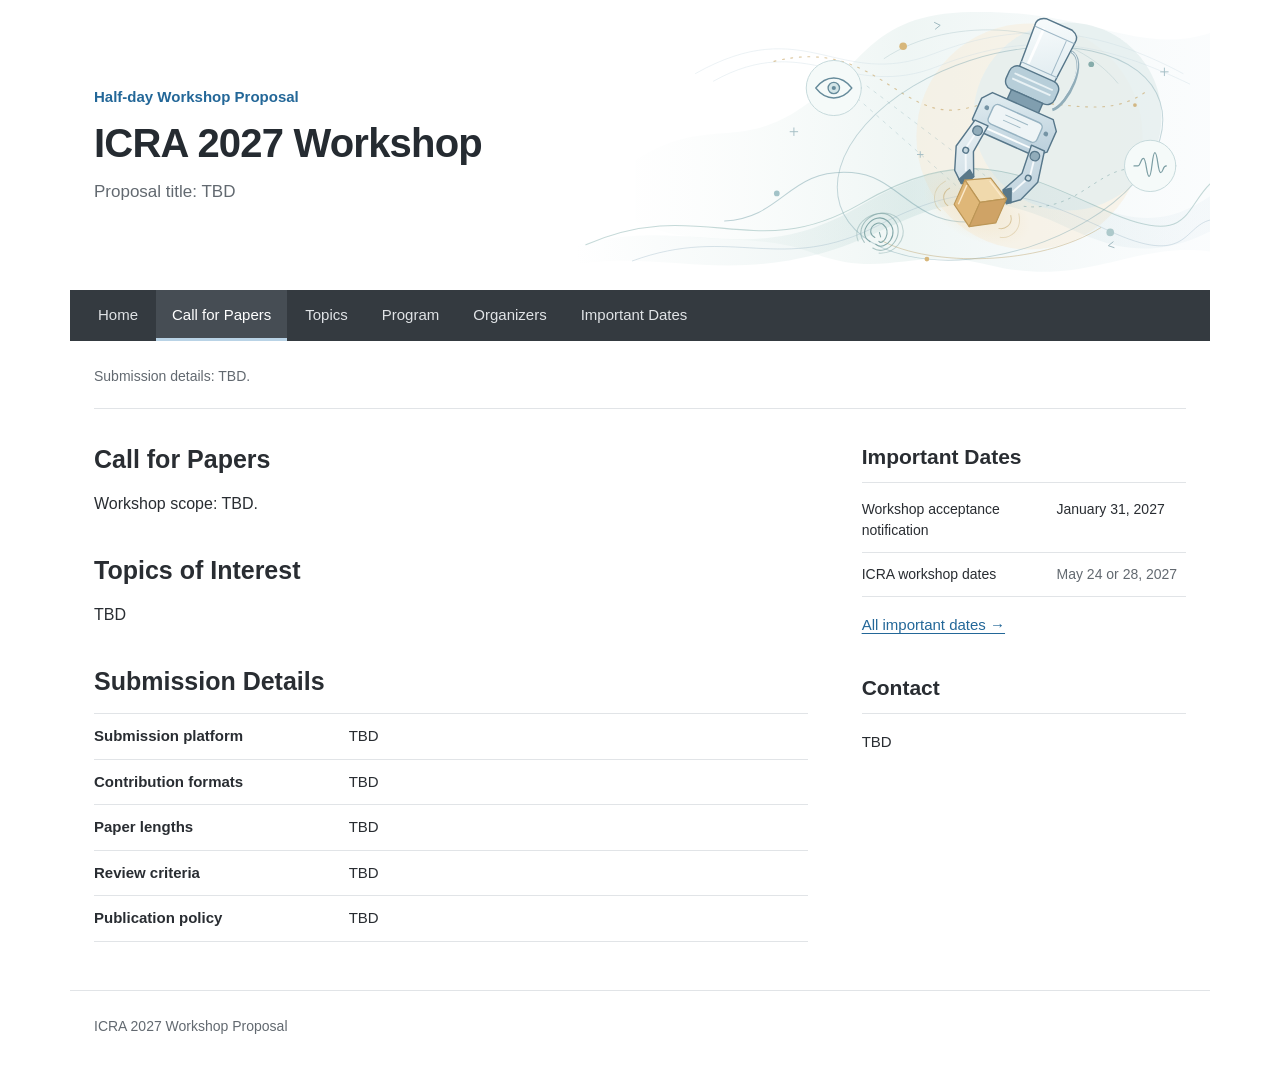
==== cfp.html @ 65ae06c5 "Align workshop site with proposal template" ====
<!DOCTYPE html>
<html lang="en">
<head>
  <meta charset="utf-8" />
  <meta name="viewport" content="width=device-width, initial-scale=1" />
  <title>Call for Papers | ICRA 2027 Workshop Proposal</title>
  <meta name="description" content="Call for Papers for the proposed ICRA 2027 workshop. Scope and submission details are TBD." />
  <link rel="icon" href="assets/favicon.svg" type="image/svg+xml" />
  <link rel="stylesheet" href="styles.css" />
</head>
<body>
  <a class="skip-link" href="#main-content">Skip to content</a>

  <header class="site-header container">
    <div class="header-content">
      <p class="workshop-label">Half-day Workshop Proposal</p>
      <p class="site-title">ICRA 2027 Workshop</p>
      <p class="subtitle">Proposal title: TBD</p>
    </div>
  </header>

  <nav class="site-nav container" aria-label="Main navigation">
    <a href="index.html">Home</a>
    <a href="cfp.html" aria-current="page">Call for Papers</a>
    <a href="topics.html">Topics</a>
    <a href="program.html">Program</a>
    <a href="organizers.html">Organizers</a>
    <a href="dates.html">Important Dates</a>
  </nav>

  <main id="main-content" class="container main-content" tabindex="-1">
    <p class="draft-notice">Submission details: TBD.</p>

    <div class="page-layout">
      <div class="content-column">
        <section id="scope" class="section" aria-labelledby="cfp-heading">
          <h1 id="cfp-heading" class="page-title">Call for Papers</h1>
          <p>Workshop scope: TBD.</p>
        </section>

        <section id="topics" class="section" aria-labelledby="topics-heading">
          <h2 id="topics-heading">Topics of Interest</h2>
          <p>TBD</p>
        </section>

        <section id="submissions" class="section" aria-labelledby="submissions-heading">
          <h2 id="submissions-heading">Submission Details</h2>
          <table aria-labelledby="submissions-heading">
            <tbody>
              <tr><th scope="row">Submission platform</th><td>TBD</td></tr>
              <tr><th scope="row">Contribution formats</th><td>TBD</td></tr>
              <tr><th scope="row">Paper lengths</th><td>TBD</td></tr>
              <tr><th scope="row">Review criteria</th><td>TBD</td></tr>
              <tr><th scope="row">Publication policy</th><td>TBD</td></tr>
            </tbody>
          </table>
        </section>
      </div>

      <aside class="sidebar" aria-label="Submission information">
        <section id="dates" class="section" aria-labelledby="dates-heading">
          <h2 id="dates-heading">Important Dates</h2>
          <table class="dates-table" aria-labelledby="dates-heading">
            <tbody>
              <tr><th scope="row">Workshop acceptance notification</th><td><time datetime="2027-01-31">January 31, 2027</time></td></tr>
              <tr><th scope="row">ICRA workshop dates</th><td>May 24 or 28, 2027</td></tr>
            </tbody>
          </table>
          <p><a href="dates.html">All important dates &rarr;</a></p>
        </section>

        <section id="contact" class="section" aria-labelledby="contact-heading">
          <h2 id="contact-heading">Contact</h2>
          <p>TBD</p>
        </section>
      </aside>
    </div>
  </main>

  <footer class="site-footer container">
    <p>ICRA 2027 Workshop Proposal</p>
  </footer>
</body>
</html>
---- styles.css ----
:root {
  --text: #292d32;
  --muted: #626970;
  --line: #e1e4e7;
  --accent: #236798;
  --nav: #343a40;
}

* { box-sizing: border-box; }

html {
  scroll-behavior: smooth;
  scroll-padding-top: 24px;
}

body {
  margin: 0;
  background: #fff;
  color: var(--text);
  font-family: -apple-system, BlinkMacSystemFont, "Segoe UI", Arial, sans-serif;
  font-size: 16px;
  line-height: 1.65;
}

a {
  color: var(--accent);
  text-decoration: underline;
  text-underline-offset: 3px;
  text-decoration-thickness: 1px;
}

a:hover { color: #154a70; }

:focus-visible {
  outline: 3px solid var(--accent);
  outline-offset: 4px;
}

.container {
  width: min(1140px, calc(100% - 48px));
  margin-inline: auto;
}

.skip-link {
  position: absolute;
  top: 12px;
  left: 12px;
  z-index: 2;
  padding: 8px 16px;
  background: #fff;
  transform: translateY(-160%);
}

.skip-link:focus { transform: translateY(0); }

.site-header {
  position: relative;
  isolation: isolate;
  display: flex;
  align-items: center;
  min-height: 290px;
  padding: 40px 24px;
}

/* Hand-drawn SVG artwork; all shapes remain editable in assets/multisensory-art.svg. */
.site-header::before {
  position: absolute;
  z-index: -1;
  top: 0;
  right: 0;
  bottom: 0;
  width: 100%;
  background: url("assets/multisensory-art.svg") right center / cover no-repeat;
  content: "";
}

.header-content { width: 54%; }

.workshop-label {
  margin: 0 0 10px;
  color: var(--accent);
  font-size: 15px;
  font-weight: 600;
}

.site-title {
  margin: 0 0 12px;
  color: #252b31;
  font-size: clamp(30px, 3.2vw, 40px);
  font-weight: 600;
  letter-spacing: -0.8px;
  line-height: 1.18;
}

.subtitle {
  max-width: 31em;
  margin: 0;
  color: var(--muted);
  font-size: 17px;
  line-height: 1.55;
}

.site-nav {
  display: flex;
  flex-wrap: wrap;
  align-items: stretch;
  gap: 2px;
  padding: 0 12px;
  background: var(--nav);
}

.site-nav a {
  display: block;
  padding: 13px 16px;
  color: #e0e3e6;
  font-size: 15px;
  text-decoration: none;
}

.site-nav a:hover,
.site-nav a[aria-current="page"] {
  background: #464d54;
  color: #fff;
}

.site-nav a[aria-current="page"] { box-shadow: inset 0 -3px #b9d3e6; }
.site-nav a:focus-visible { outline-color: #fff; outline-offset: -4px; }

.main-content { padding: 24px 24px 48px; }

.draft-notice {
  margin: 0 0 34px;
  padding: 0 0 20px;
  border-bottom: 1px solid var(--line);
  color: var(--muted);
  font-size: 14px;
}

.page-layout {
  display: grid;
  grid-template-columns: minmax(0, 2.2fr) minmax(0, 1fr);
  gap: 54px;
  align-items: start;
}

.section { margin-bottom: 36px; }
.section:last-child { margin-bottom: 0; }

h2,
.page-title {
  margin: 0 0 16px;
  font-size: 25px;
  font-weight: 600;
  line-height: 1.3;
}

h3 {
  margin: 20px 0 8px;
  font-size: 16px;
  font-weight: 600;
}

.subheading {
  margin: 20px 0 12px;
  font-size: 18px;
}

p { margin: 0 0 16px; }
.section > :last-child { margin-bottom: 0; }
.muted { color: var(--muted); }
.small { font-size: 14px; }

ul {
  margin: 0 0 16px;
  padding-left: 22px;
}

li { margin-bottom: 5px; }

.organizer-list {
  display: flex;
  flex-wrap: wrap;
  gap: 8px 36px;
  padding: 0;
  list-style: none;
}

table {
  width: 100%;
  margin-bottom: 16px;
  border-collapse: collapse;
  font-size: 15px;
  line-height: 1.5;
}

th,
td {
  padding: 11px 12px;
  border-bottom: 1px solid var(--line);
  vertical-align: top;
  text-align: left;
}

th {
  width: 34%;
  padding-left: 0;
  font-weight: 600;
}

td { padding-right: 0; }
tr:first-child > * { border-top: 1px solid var(--line); }

.sidebar h2 {
  padding-bottom: 12px;
  border-bottom: 1px solid var(--line);
  font-size: 21px;
}

.sidebar p { font-size: 15px; }
.sidebar p.small { font-size: 13px; }
.dates-table { margin-bottom: 16px; font-size: 14px; }
.dates-table th { width: 57%; font-weight: 500; }
.dates-table td { padding-left: 10px; color: var(--muted); }
.dates-table tr:first-child > * { padding-top: 0; border-top: 0; }
.dates-table time { color: var(--text); }

.site-footer {
  padding: 24px;
  border-top: 1px solid var(--line);
  color: var(--muted);
  font-size: 14px;
}

.site-footer p { margin: 0 0 4px; }
.site-footer .small { font-size: 13px; }

@media (max-width: 900px) {
  .site-header { min-height: 260px; padding-inline: 16px; }
  .header-content { width: 59%; }
  .site-header::before { background-size: auto 100%; opacity: 0.7; }
  .site-nav { padding-inline: 4px; }
  .site-nav a { padding-inline: 12px; }
  .main-content { padding-inline: 16px; }
  .page-layout { gap: 30px; grid-template-columns: minmax(0, 1.8fr) minmax(0, 1fr); }
  .site-footer { padding-inline: 16px; }
}

@media (max-width: 700px) {
  .container { width: calc(100% - 32px); }
  .site-header { min-height: 260px; padding: 30px 8px; }
  .site-header::before { opacity: 0.18; }
  .header-content { width: 100%; }
  .site-title { max-width: 18ch; font-size: 34px; }
  .subtitle { max-width: 29em; font-size: 16px; }
  .site-nav { padding: 4px; gap: 0; }
  .site-nav a { padding: 10px 12px; font-size: 14px; }
  .main-content { padding: 20px 8px 36px; }
  .draft-notice { margin-bottom: 28px; }
  .page-layout { grid-template-columns: 1fr; gap: 36px; }
  .sidebar { padding-top: 28px; border-top: 1px solid var(--line); }
  h2, .page-title { font-size: 23px; }
  th { width: 36%; }
  th, td { padding-block: 10px; }
  .site-footer { padding: 20px 8px; }
}

@media (prefers-reduced-motion: reduce) {
  html { scroll-behavior: auto; }
}
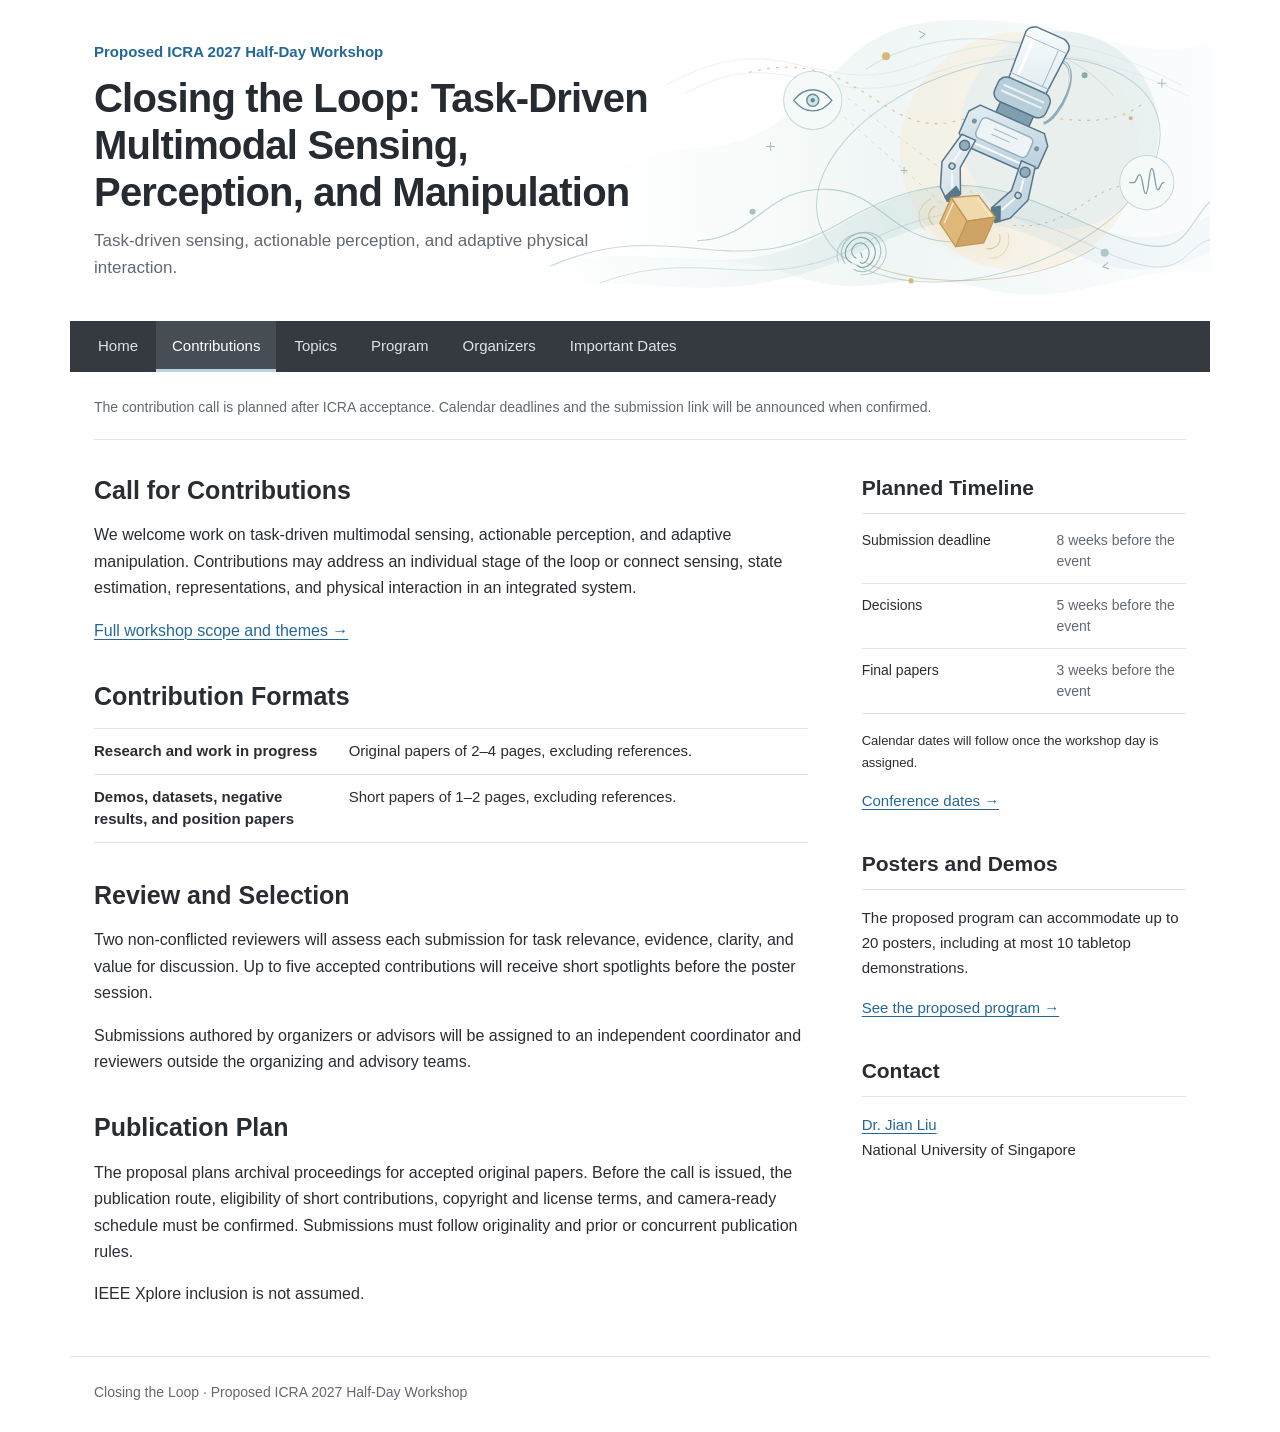
==== commit 82f2e0cb: "Align workshop site with completed proposal" ====
--- a/cfp.html
+++ b/cfp.html
@@ -3,8 +3,8 @@
 <head>
   <meta charset="utf-8" />
   <meta name="viewport" content="width=device-width, initial-scale=1" />
-  <title>Call for Papers | ICRA 2027 Workshop Proposal</title>
-  <meta name="description" content="Call for Papers for the proposed ICRA 2027 workshop. Scope and submission details are TBD." />
+  <title>Call for Contributions | Closing the Loop</title>
+  <meta name="description" content="Proposed contribution formats, review process, and publication plan for Closing the Loop at ICRA 2027." />
   <link rel="icon" href="assets/favicon.svg" type="image/svg+xml" />
   <link rel="stylesheet" href="styles.css" />
 </head>
@@ -13,15 +13,15 @@
 
   <header class="site-header container">
     <div class="header-content">
-      <p class="workshop-label">Half-day Workshop Proposal</p>
-      <p class="site-title">ICRA 2027 Workshop</p>
-      <p class="subtitle">Proposal title: TBD</p>
+      <p class="workshop-label">Proposed ICRA 2027 Half-Day Workshop</p>
+      <p class="site-title">Closing the Loop: Task-Driven Multimodal Sensing, Perception, and Manipulation</p>
+      <p class="subtitle">Task-driven sensing, actionable perception, and adaptive physical interaction.</p>
     </div>
   </header>
 
   <nav class="site-nav container" aria-label="Main navigation">
     <a href="index.html">Home</a>
-    <a href="cfp.html" aria-current="page">Call for Papers</a>
+    <a href="cfp.html" aria-current="page">Contributions</a>
     <a href="topics.html">Topics</a>
     <a href="program.html">Program</a>
     <a href="organizers.html">Organizers</a>
@@ -29,56 +29,83 @@
   </nav>
 
   <main id="main-content" class="container main-content" tabindex="-1">
-    <p class="draft-notice">Submission details: TBD.</p>
+    <p class="draft-notice">The contribution call is planned after ICRA acceptance. Calendar deadlines and the submission link will be announced when confirmed.</p>
 
     <div class="page-layout">
       <div class="content-column">
-        <section id="scope" class="section" aria-labelledby="cfp-heading">
-          <h1 id="cfp-heading" class="page-title">Call for Papers</h1>
-          <p>Workshop scope: TBD.</p>
+        <section id="scope" class="section" aria-labelledby="contributions-heading">
+          <h1 id="contributions-heading" class="page-title">Call for Contributions</h1>
+          <p>
+            We welcome work on task-driven multimodal sensing, actionable perception, and adaptive manipulation.
+            Contributions may address an individual stage of the loop or connect sensing, state estimation,
+            representations, and physical interaction in an integrated system.
+          </p>
+          <p><a href="topics.html">Full workshop scope and themes &rarr;</a></p>
         </section>
 
-        <section id="topics" class="section" aria-labelledby="topics-heading">
-          <h2 id="topics-heading">Topics of Interest</h2>
-          <p>TBD</p>
-        </section>
-
-        <section id="submissions" class="section" aria-labelledby="submissions-heading">
-          <h2 id="submissions-heading">Submission Details</h2>
-          <table aria-labelledby="submissions-heading">
+        <section id="formats" class="section" aria-labelledby="formats-heading">
+          <h2 id="formats-heading">Contribution Formats</h2>
+          <table aria-labelledby="formats-heading">
             <tbody>
-              <tr><th scope="row">Submission platform</th><td>TBD</td></tr>
-              <tr><th scope="row">Contribution formats</th><td>TBD</td></tr>
-              <tr><th scope="row">Paper lengths</th><td>TBD</td></tr>
-              <tr><th scope="row">Review criteria</th><td>TBD</td></tr>
-              <tr><th scope="row">Publication policy</th><td>TBD</td></tr>
+              <tr><th scope="row">Research and work in progress</th><td>Original papers of 2–4 pages, excluding references.</td></tr>
+              <tr><th scope="row">Demos, datasets, negative results, and position papers</th><td>Short papers of 1–2 pages, excluding references.</td></tr>
             </tbody>
           </table>
         </section>
+
+        <section id="review" class="section" aria-labelledby="review-heading">
+          <h2 id="review-heading">Review and Selection</h2>
+          <p>
+            Two non-conflicted reviewers will assess each submission for task relevance, evidence, clarity, and value
+            for discussion. Up to five accepted contributions will receive short spotlights before the poster session.
+          </p>
+          <p>
+            Submissions authored by organizers or advisors will be assigned to an independent coordinator and
+            reviewers outside the organizing and advisory teams.
+          </p>
+        </section>
+
+        <section id="publication" class="section" aria-labelledby="publication-heading">
+          <h2 id="publication-heading">Publication Plan</h2>
+          <p>
+            The proposal plans archival proceedings for accepted original papers. Before the call is issued, the
+            publication route, eligibility of short contributions, copyright and license terms, and camera-ready
+            schedule must be confirmed. Submissions must follow originality and prior or concurrent publication rules.
+          </p>
+          <p>IEEE Xplore inclusion is not assumed.</p>
+        </section>
       </div>
 
-      <aside class="sidebar" aria-label="Submission information">
-        <section id="dates" class="section" aria-labelledby="dates-heading">
-          <h2 id="dates-heading">Important Dates</h2>
-          <table class="dates-table" aria-labelledby="dates-heading">
+      <aside class="sidebar" aria-label="Contribution information">
+        <section id="timeline" class="section" aria-labelledby="timeline-heading">
+          <h2 id="timeline-heading">Planned Timeline</h2>
+          <table class="dates-table" aria-labelledby="timeline-heading">
             <tbody>
-              <tr><th scope="row">Workshop acceptance notification</th><td><time datetime="2027-01-31">January 31, 2027</time></td></tr>
-              <tr><th scope="row">ICRA workshop dates</th><td>May 24 or 28, 2027</td></tr>
+              <tr><th scope="row">Submission deadline</th><td>8 weeks before the event</td></tr>
+              <tr><th scope="row">Decisions</th><td>5 weeks before the event</td></tr>
+              <tr><th scope="row">Final papers</th><td>3 weeks before the event</td></tr>
             </tbody>
           </table>
-          <p><a href="dates.html">All important dates &rarr;</a></p>
+          <p class="small">Calendar dates will follow once the workshop day is assigned.</p>
+          <p><a href="dates.html">Conference dates &rarr;</a></p>
+        </section>
+
+        <section id="program-link" class="section" aria-labelledby="program-heading">
+          <h2 id="program-heading">Posters and Demos</h2>
+          <p>The proposed program can accommodate up to 20 posters, including at most 10 tabletop demonstrations.</p>
+          <p><a href="program.html">See the proposed program &rarr;</a></p>
         </section>
 
         <section id="contact" class="section" aria-labelledby="contact-heading">
           <h2 id="contact-heading">Contact</h2>
-          <p>TBD</p>
+          <p><a href="mailto:jianliu666.cn@gmail.com">Dr. Jian Liu</a><br />National University of Singapore</p>
         </section>
       </aside>
     </div>
   </main>
 
   <footer class="site-footer container">
-    <p>ICRA 2027 Workshop Proposal</p>
+    <p>Closing the Loop · Proposed ICRA 2027 Half-Day Workshop</p>
   </footer>
 </body>
 </html>
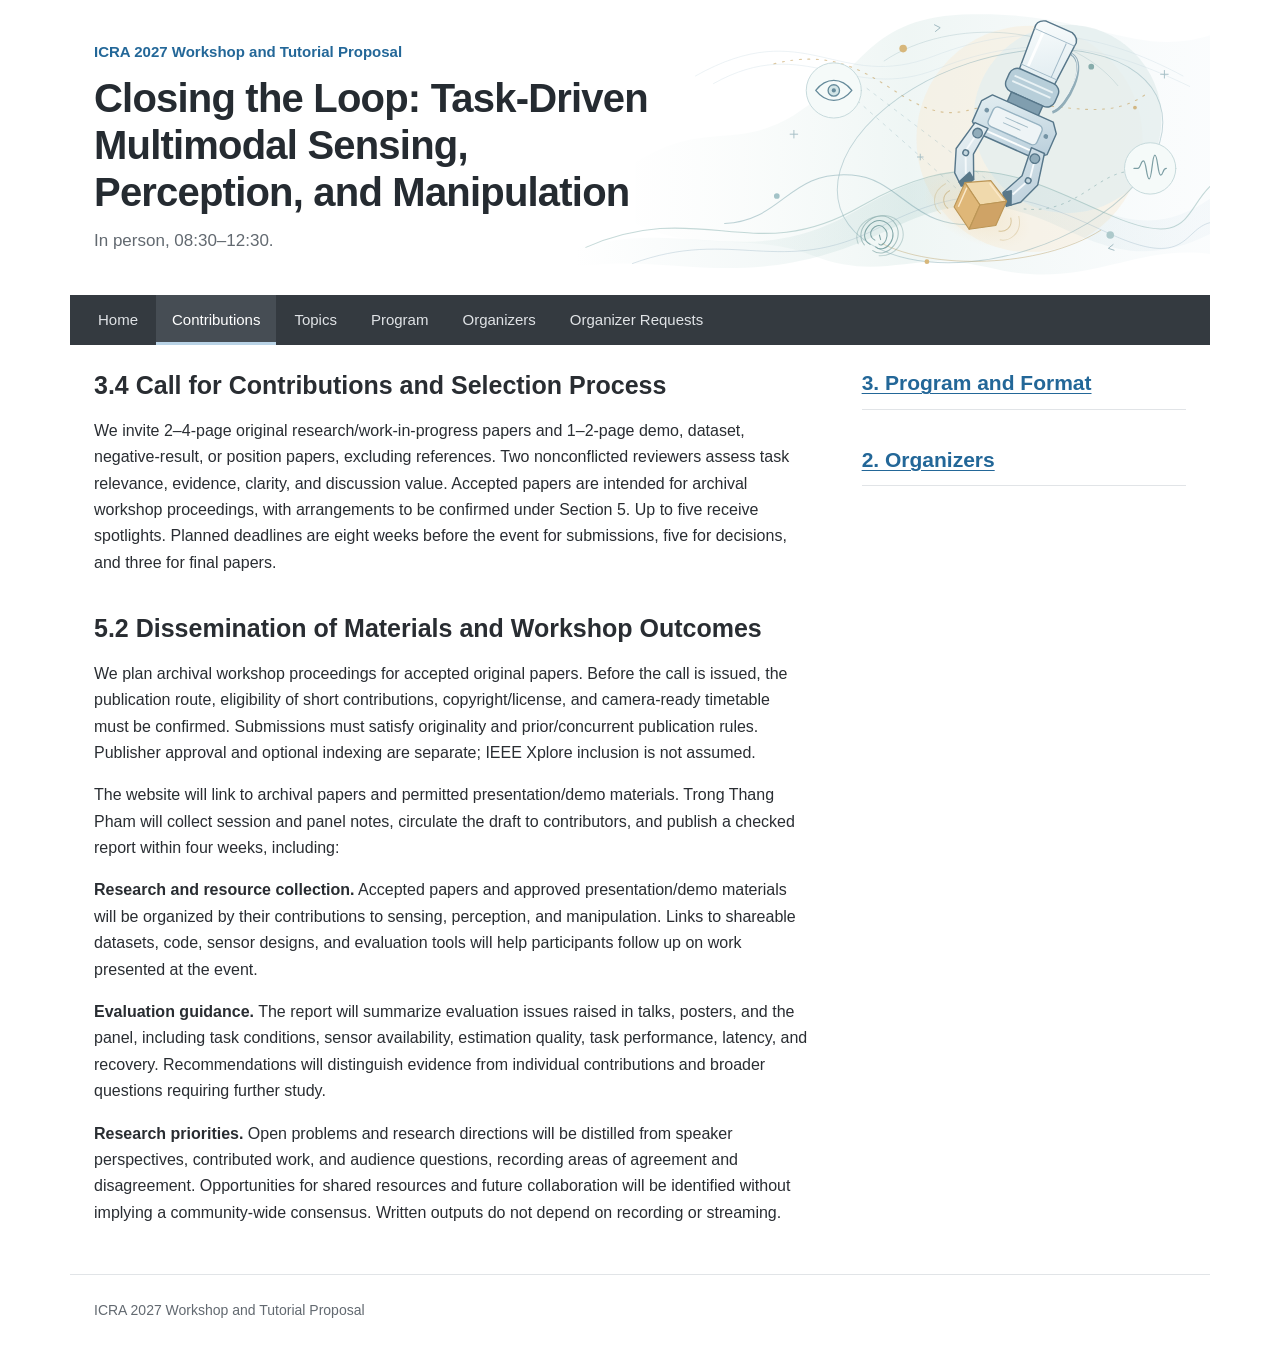
==== commit f96a7095: "Copy proposal sections verbatim into site" ====
--- a/cfp.html
+++ b/cfp.html
@@ -3,8 +3,7 @@
 <head>
   <meta charset="utf-8" />
   <meta name="viewport" content="width=device-width, initial-scale=1" />
-  <title>Call for Contributions | Closing the Loop</title>
-  <meta name="description" content="Proposed contribution formats, review process, and publication plan for Closing the Loop at ICRA 2027." />
+  <title>Closing the Loop: Task-Driven Multimodal Sensing, Perception, and Manipulation</title>
   <link rel="icon" href="assets/favicon.svg" type="image/svg+xml" />
   <link rel="stylesheet" href="styles.css" />
 </head>
@@ -13,9 +12,9 @@
 
   <header class="site-header container">
     <div class="header-content">
-      <p class="workshop-label">Proposed ICRA 2027 Half-Day Workshop</p>
+      <p class="workshop-label">ICRA 2027 Workshop and Tutorial Proposal</p>
       <p class="site-title">Closing the Loop: Task-Driven Multimodal Sensing, Perception, and Manipulation</p>
-      <p class="subtitle">Task-driven sensing, actionable perception, and adaptive physical interaction.</p>
+      <p class="subtitle">In person, 08:30–12:30.</p>
     </div>
   </header>
 
@@ -25,87 +24,39 @@
     <a href="topics.html">Topics</a>
     <a href="program.html">Program</a>
     <a href="organizers.html">Organizers</a>
-    <a href="dates.html">Important Dates</a>
+    <a href="dates.html">Organizer Requests</a>
   </nav>
 
   <main id="main-content" class="container main-content" tabindex="-1">
-    <p class="draft-notice">The contribution call is planned after ICRA acceptance. Calendar deadlines and the submission link will be announced when confirmed.</p>
-
     <div class="page-layout">
       <div class="content-column">
-        <section id="scope" class="section" aria-labelledby="contributions-heading">
-          <h1 id="contributions-heading" class="page-title">Call for Contributions</h1>
-          <p>
-            We welcome work on task-driven multimodal sensing, actionable perception, and adaptive manipulation.
-            Contributions may address an individual stage of the loop or connect sensing, state estimation,
-            representations, and physical interaction in an integrated system.
-          </p>
-          <p><a href="topics.html">Full workshop scope and themes &rarr;</a></p>
+        <section id="contributions" class="section" aria-labelledby="contributions-heading">
+          <h1 id="contributions-heading" class="page-title">3.4 Call for Contributions and Selection Process</h1>
+          <p>We invite 2–4-page original research/work-in-progress papers and 1–2-page demo, dataset, negative-result, or position papers, excluding references. Two nonconflicted reviewers assess task relevance, evidence, clarity, and discussion value. Accepted papers are intended for archival workshop proceedings, with arrangements to be confirmed under Section 5. Up to five receive spotlights. Planned deadlines are eight weeks before the event for submissions, five for decisions, and three for final papers.</p>
         </section>
 
-        <section id="formats" class="section" aria-labelledby="formats-heading">
-          <h2 id="formats-heading">Contribution Formats</h2>
-          <table aria-labelledby="formats-heading">
-            <tbody>
-              <tr><th scope="row">Research and work in progress</th><td>Original papers of 2–4 pages, excluding references.</td></tr>
-              <tr><th scope="row">Demos, datasets, negative results, and position papers</th><td>Short papers of 1–2 pages, excluding references.</td></tr>
-            </tbody>
-          </table>
-        </section>
-
-        <section id="review" class="section" aria-labelledby="review-heading">
-          <h2 id="review-heading">Review and Selection</h2>
-          <p>
-            Two non-conflicted reviewers will assess each submission for task relevance, evidence, clarity, and value
-            for discussion. Up to five accepted contributions will receive short spotlights before the poster session.
-          </p>
-          <p>
-            Submissions authored by organizers or advisors will be assigned to an independent coordinator and
-            reviewers outside the organizing and advisory teams.
-          </p>
-        </section>
-
-        <section id="publication" class="section" aria-labelledby="publication-heading">
-          <h2 id="publication-heading">Publication Plan</h2>
-          <p>
-            The proposal plans archival proceedings for accepted original papers. Before the call is issued, the
-            publication route, eligibility of short contributions, copyright and license terms, and camera-ready
-            schedule must be confirmed. Submissions must follow originality and prior or concurrent publication rules.
-          </p>
-          <p>IEEE Xplore inclusion is not assumed.</p>
+        <section id="dissemination" class="section" aria-labelledby="dissemination-heading">
+          <h2 id="dissemination-heading">5.2 Dissemination of Materials and Workshop Outcomes</h2>
+          <p>We plan archival workshop proceedings for accepted original papers. Before the call is issued, the publication route, eligibility of short contributions, copyright/license, and camera-ready timetable must be confirmed. Submissions must satisfy originality and prior/concurrent publication rules. Publisher approval and optional indexing are separate; IEEE Xplore inclusion is not assumed.</p>
+          <p>The website will link to archival papers and permitted presentation/demo materials. Trong Thang Pham will collect session and panel notes, circulate the draft to contributors, and publish a checked report within four weeks, including:</p>
+          <p><strong>Research and resource collection.</strong> Accepted papers and approved presentation/demo materials will be organized by their contributions to sensing, perception, and manipulation. Links to shareable datasets, code, sensor designs, and evaluation tools will help participants follow up on work presented at the event.</p>
+          <p><strong>Evaluation guidance.</strong> The report will summarize evaluation issues raised in talks, posters, and the panel, including task conditions, sensor availability, estimation quality, task performance, latency, and recovery. Recommendations will distinguish evidence from individual contributions and broader questions requiring further study.</p>
+          <p><strong>Research priorities.</strong> Open problems and research directions will be distilled from speaker perspectives, contributed work, and audience questions, recording areas of agreement and disagreement. Opportunities for shared resources and future collaboration will be identified without implying a community-wide consensus. Written outputs do not depend on recording or streaming.</p>
         </section>
       </div>
-
-      <aside class="sidebar" aria-label="Contribution information">
-        <section id="timeline" class="section" aria-labelledby="timeline-heading">
-          <h2 id="timeline-heading">Planned Timeline</h2>
-          <table class="dates-table" aria-labelledby="timeline-heading">
-            <tbody>
-              <tr><th scope="row">Submission deadline</th><td>8 weeks before the event</td></tr>
-              <tr><th scope="row">Decisions</th><td>5 weeks before the event</td></tr>
-              <tr><th scope="row">Final papers</th><td>3 weeks before the event</td></tr>
-            </tbody>
-          </table>
-          <p class="small">Calendar dates will follow once the workshop day is assigned.</p>
-          <p><a href="dates.html">Conference dates &rarr;</a></p>
+      <aside class="sidebar" aria-label="Proposal sections">
+        <section class="section" aria-labelledby="program-link-heading">
+          <h2 id="program-link-heading"><a href="program.html">3. Program and Format</a></h2>
         </section>
-
-        <section id="program-link" class="section" aria-labelledby="program-heading">
-          <h2 id="program-heading">Posters and Demos</h2>
-          <p>The proposed program can accommodate up to 20 posters, including at most 10 tabletop demonstrations.</p>
-          <p><a href="program.html">See the proposed program &rarr;</a></p>
-        </section>
-
-        <section id="contact" class="section" aria-labelledby="contact-heading">
-          <h2 id="contact-heading">Contact</h2>
-          <p><a href="mailto:jianliu666.cn@gmail.com">Dr. Jian Liu</a><br />National University of Singapore</p>
+        <section class="section" aria-labelledby="organizers-link-heading">
+          <h2 id="organizers-link-heading"><a href="organizers.html">2. Organizers</a></h2>
         </section>
       </aside>
     </div>
   </main>
 
   <footer class="site-footer container">
-    <p>Closing the Loop · Proposed ICRA 2027 Half-Day Workshop</p>
+    <p>ICRA 2027 Workshop and Tutorial Proposal</p>
   </footer>
 </body>
 </html>
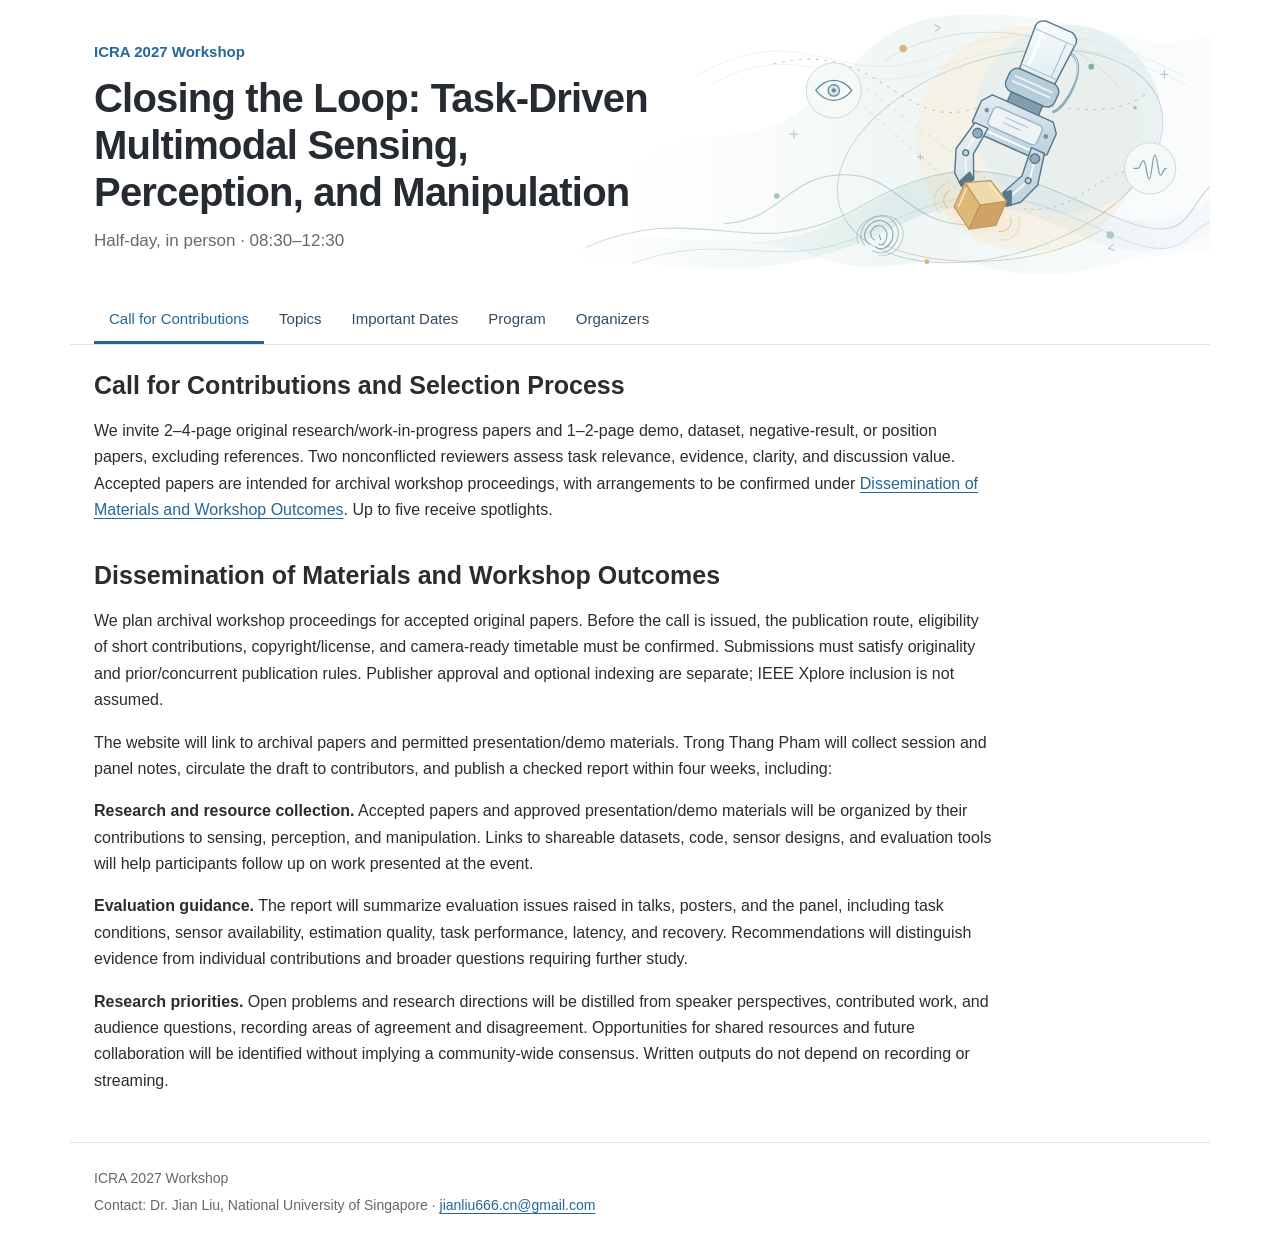
==== commit 01cbb8fb: "Match workshop tabs to reference site flow" ====
--- a/cfp.html
+++ b/cfp.html
@@ -12,31 +12,30 @@
 
   <header class="site-header container">
     <div class="header-content">
-      <p class="workshop-label">ICRA 2027 Workshop and Tutorial Proposal</p>
-      <p class="site-title">Closing the Loop: Task-Driven Multimodal Sensing, Perception, and Manipulation</p>
-      <p class="subtitle">In person, 08:30–12:30.</p>
+      <p class="workshop-label">ICRA 2027 Workshop</p>
+      <p class="site-title"><a href="index.html">Closing the Loop: Task-Driven Multimodal Sensing, Perception, and Manipulation</a></p>
+      <p class="subtitle">Half-day, in person · 08:30–12:30</p>
     </div>
   </header>
 
   <nav class="site-nav container" aria-label="Main navigation">
-    <a href="index.html">Home</a>
-    <a href="cfp.html" aria-current="page">Contributions</a>
+    <a href="cfp.html" aria-current="page">Call for Contributions</a>
     <a href="topics.html">Topics</a>
+    <a href="dates.html">Important Dates</a>
     <a href="program.html">Program</a>
     <a href="organizers.html">Organizers</a>
-    <a href="dates.html">Organizer Requests</a>
   </nav>
 
   <main id="main-content" class="container main-content" tabindex="-1">
     <div class="page-layout">
       <div class="content-column">
         <section id="contributions" class="section" aria-labelledby="contributions-heading">
-          <h1 id="contributions-heading" class="page-title">3.4 Call for Contributions and Selection Process</h1>
-          <p>We invite 2–4-page original research/work-in-progress papers and 1–2-page demo, dataset, negative-result, or position papers, excluding references. Two nonconflicted reviewers assess task relevance, evidence, clarity, and discussion value. Accepted papers are intended for archival workshop proceedings, with arrangements to be confirmed under Section 5. Up to five receive spotlights. Planned deadlines are eight weeks before the event for submissions, five for decisions, and three for final papers.</p>
+          <h1 id="contributions-heading" class="page-title">Call for Contributions and Selection Process</h1>
+          <p>We invite 2–4-page original research/work-in-progress papers and 1–2-page demo, dataset, negative-result, or position papers, excluding references. Two nonconflicted reviewers assess task relevance, evidence, clarity, and discussion value. Accepted papers are intended for archival workshop proceedings, with arrangements to be confirmed under <a href="#dissemination">Dissemination of Materials and Workshop Outcomes</a>. Up to five receive spotlights.</p>
         </section>
 
         <section id="dissemination" class="section" aria-labelledby="dissemination-heading">
-          <h2 id="dissemination-heading">5.2 Dissemination of Materials and Workshop Outcomes</h2>
+          <h2 id="dissemination-heading">Dissemination of Materials and Workshop Outcomes</h2>
           <p>We plan archival workshop proceedings for accepted original papers. Before the call is issued, the publication route, eligibility of short contributions, copyright/license, and camera-ready timetable must be confirmed. Submissions must satisfy originality and prior/concurrent publication rules. Publisher approval and optional indexing are separate; IEEE Xplore inclusion is not assumed.</p>
           <p>The website will link to archival papers and permitted presentation/demo materials. Trong Thang Pham will collect session and panel notes, circulate the draft to contributors, and publish a checked report within four weeks, including:</p>
           <p><strong>Research and resource collection.</strong> Accepted papers and approved presentation/demo materials will be organized by their contributions to sensing, perception, and manipulation. Links to shareable datasets, code, sensor designs, and evaluation tools will help participants follow up on work presented at the event.</p>
@@ -44,19 +43,12 @@
           <p><strong>Research priorities.</strong> Open problems and research directions will be distilled from speaker perspectives, contributed work, and audience questions, recording areas of agreement and disagreement. Opportunities for shared resources and future collaboration will be identified without implying a community-wide consensus. Written outputs do not depend on recording or streaming.</p>
         </section>
       </div>
-      <aside class="sidebar" aria-label="Proposal sections">
-        <section class="section" aria-labelledby="program-link-heading">
-          <h2 id="program-link-heading"><a href="program.html">3. Program and Format</a></h2>
-        </section>
-        <section class="section" aria-labelledby="organizers-link-heading">
-          <h2 id="organizers-link-heading"><a href="organizers.html">2. Organizers</a></h2>
-        </section>
-      </aside>
     </div>
   </main>
 
   <footer class="site-footer container">
-    <p>ICRA 2027 Workshop and Tutorial Proposal</p>
+    <p>ICRA 2027 Workshop</p>
+    <p>Contact: Dr. Jian Liu, National University of Singapore · <a href="mailto:jianliu666.cn@gmail.com">jianliu666.cn@gmail.com</a></p>
   </footer>
 </body>
 </html>
--- a/styles.css
+++ b/styles.css
@@ -3,7 +3,6 @@
   --muted: #626970;
   --line: #e1e4e7;
   --accent: #236798;
-  --nav: #343a40;
 }
 
 * { box-sizing: border-box; }
@@ -92,6 +91,13 @@
   line-height: 1.18;
 }
 
+.site-title a {
+  color: inherit;
+  text-decoration: none;
+}
+
+.site-title a:hover { color: var(--accent); }
+
 .subtitle {
   max-width: 31em;
   margin: 0;
@@ -100,31 +106,44 @@
   line-height: 1.55;
 }
 
+.site-intro {
+  padding: 18px 24px 16px;
+}
+
+.site-intro p {
+  max-width: 900px;
+  margin: 0;
+  font-size: 17px;
+}
+
 .site-nav {
   display: flex;
   flex-wrap: wrap;
   align-items: stretch;
-  gap: 2px;
-  padding: 0 12px;
-  background: var(--nav);
+  gap: 0;
+  padding: 0 24px;
+  border-bottom: 1px solid var(--line);
+  background: #fff;
 }
 
 .site-nav a {
   display: block;
-  padding: 13px 16px;
-  color: #e0e3e6;
+  padding: 12px 15px 10px;
+  border-bottom: 3px solid transparent;
+  color: #354b5e;
   font-size: 15px;
   text-decoration: none;
 }
 
-.site-nav a:hover,
+.site-nav a:hover {
+  background: #f5f7f8;
+  color: #154a70;
+}
+
 .site-nav a[aria-current="page"] {
-  background: #464d54;
-  color: #fff;
-}
-
-.site-nav a[aria-current="page"] { box-shadow: inset 0 -3px #b9d3e6; }
-.site-nav a:focus-visible { outline-color: #fff; outline-offset: -4px; }
+  border-bottom-color: var(--accent);
+  color: var(--accent);
+}
 
 .main-content { padding: 24px 24px 48px; }
 
@@ -136,12 +155,8 @@
   font-size: 14px;
 }
 
-.page-layout {
-  display: grid;
-  grid-template-columns: minmax(0, 2.2fr) minmax(0, 1fr);
-  gap: 54px;
-  align-items: start;
-}
+.page-layout { display: block; }
+.content-column { max-width: 900px; }
 
 .section { margin-bottom: 36px; }
 .section:last-child { margin-bottom: 0; }
@@ -210,14 +225,6 @@
 td { padding-right: 0; }
 tr:first-child > * { border-top: 1px solid var(--line); }
 
-.sidebar h2 {
-  padding-bottom: 12px;
-  border-bottom: 1px solid var(--line);
-  font-size: 21px;
-}
-
-.sidebar p { font-size: 15px; }
-.sidebar p.small { font-size: 13px; }
 .dates-table { margin-bottom: 16px; font-size: 14px; }
 .dates-table th { width: 57%; font-weight: 500; }
 .dates-table td { padding-left: 10px; color: var(--muted); }
@@ -238,10 +245,10 @@
   .site-header { min-height: 260px; padding-inline: 16px; }
   .header-content { width: 59%; }
   .site-header::before { background-size: auto 100%; opacity: 0.7; }
+  .site-intro { padding-inline: 16px; }
   .site-nav { padding-inline: 4px; }
   .site-nav a { padding-inline: 12px; }
   .main-content { padding-inline: 16px; }
-  .page-layout { gap: 30px; grid-template-columns: minmax(0, 1.8fr) minmax(0, 1fr); }
   .site-footer { padding-inline: 16px; }
 }
 
@@ -253,11 +260,11 @@
   .site-title { max-width: 18ch; font-size: 34px; }
   .subtitle { max-width: 29em; font-size: 16px; }
   .site-nav { padding: 4px; gap: 0; }
-  .site-nav a { padding: 10px 12px; font-size: 14px; }
+  .site-intro { padding: 16px 8px 14px; }
+  .site-intro p { font-size: 16px; }
+  .site-nav a { padding: 9px 10px 7px; font-size: 14px; }
   .main-content { padding: 20px 8px 36px; }
   .draft-notice { margin-bottom: 28px; }
-  .page-layout { grid-template-columns: 1fr; gap: 36px; }
-  .sidebar { padding-top: 28px; border-top: 1px solid var(--line); }
   h2, .page-title { font-size: 23px; }
   th { width: 36%; }
   th, td { padding-block: 10px; }
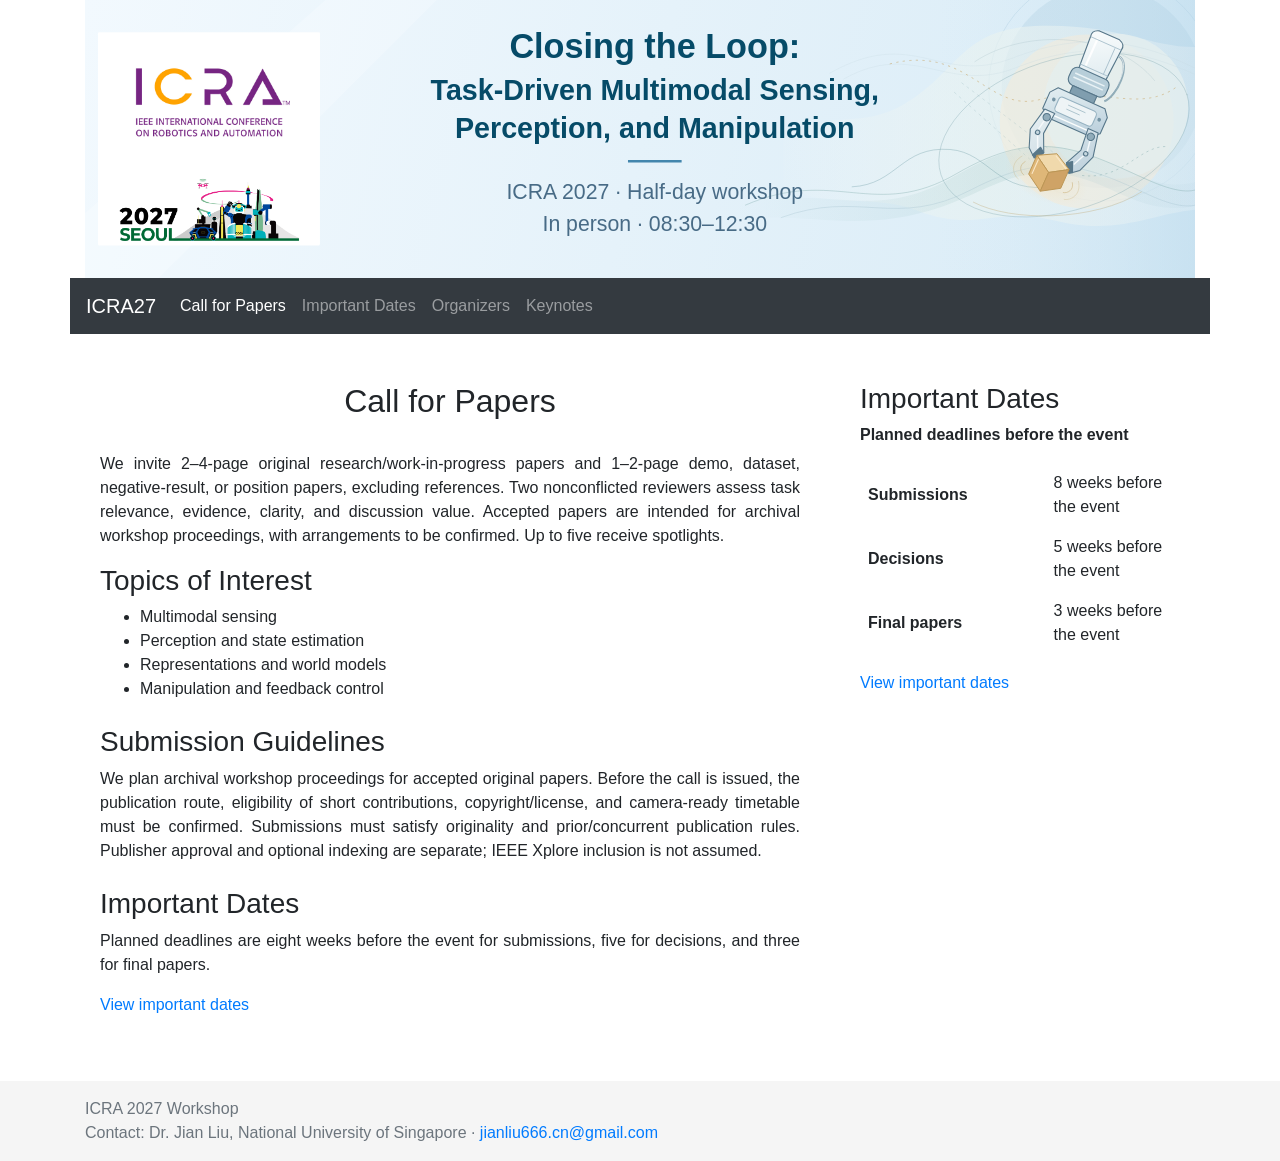
==== commit 131f4dee: "Match CV4DC layout and simplify workshop pages" ====
--- a/cfp.html
+++ b/cfp.html
@@ -3,52 +3,77 @@
 <head>
   <meta charset="utf-8" />
   <meta name="viewport" content="width=device-width, initial-scale=1" />
-  <title>Closing the Loop: Task-Driven Multimodal Sensing, Perception, and Manipulation</title>
+  <title>Call for Papers | ICRA 2027 Closing the Loop</title>
   <link rel="icon" href="assets/favicon.svg" type="image/svg+xml" />
   <link rel="stylesheet" href="styles.css" />
+  <script src="script.js" defer></script>
 </head>
 <body>
   <a class="skip-link" href="#main-content">Skip to content</a>
 
   <header class="site-header container">
-    <div class="header-content">
-      <p class="workshop-label">ICRA 2027 Workshop</p>
-      <p class="site-title"><a href="index.html">Closing the Loop: Task-Driven Multimodal Sensing, Perception, and Manipulation</a></p>
-      <p class="subtitle">Half-day, in person · 08:30–12:30</p>
-    </div>
+    <a href="index.html" aria-label="Workshop home">
+      <img src="assets/workshop-banner.svg" width="1200" height="300" alt="Closing the Loop: Task-Driven Multimodal Sensing, Perception, and Manipulation. ICRA 2027 half-day workshop, with the official ICRA and Seoul 2027 logos." />
+    </a>
   </header>
 
   <nav class="site-nav container" aria-label="Main navigation">
-    <a href="cfp.html" aria-current="page">Call for Contributions</a>
-    <a href="topics.html">Topics</a>
-    <a href="dates.html">Important Dates</a>
-    <a href="program.html">Program</a>
-    <a href="organizers.html">Organizers</a>
+    <a class="nav-brand" href="index.html">ICRA27</a>
+    <button class="menu-toggle" type="button" aria-controls="page-navigation" aria-expanded="false" aria-label="Toggle navigation"><span></span><span></span><span></span></button>
+    <div class="nav-links" id="page-navigation">
+      <a href="cfp.html" aria-current="page">Call for Papers</a>
+      <a href="dates.html">Important Dates</a>
+      <a href="organizers.html">Organizers</a>
+      <a href="keynotes.html">Keynotes</a>
+    </div>
   </nav>
 
   <main id="main-content" class="container main-content" tabindex="-1">
     <div class="page-layout">
       <div class="content-column">
-        <section id="contributions" class="section" aria-labelledby="contributions-heading">
-          <h1 id="contributions-heading" class="page-title">Call for Contributions and Selection Process</h1>
-          <p>We invite 2–4-page original research/work-in-progress papers and 1–2-page demo, dataset, negative-result, or position papers, excluding references. Two nonconflicted reviewers assess task relevance, evidence, clarity, and discussion value. Accepted papers are intended for archival workshop proceedings, with arrangements to be confirmed under <a href="#dissemination">Dissemination of Materials and Workshop Outcomes</a>. Up to five receive spotlights.</p>
+        <h1 id="cfp-heading" class="page-title">Call for Papers</h1>
+        <p>We invite 2–4-page original research/work-in-progress papers and 1–2-page demo, dataset, negative-result, or position papers, excluding references. Two nonconflicted reviewers assess task relevance, evidence, clarity, and discussion value. Accepted papers are intended for archival workshop proceedings, with arrangements to be confirmed. Up to five receive spotlights.</p>
+        <section id="topics-of-interest" class="section" aria-labelledby="topics-heading">
+          <h2 id="topics-heading">Topics of Interest</h2>
+          <ul>
+            <li>Multimodal sensing</li>
+            <li>Perception and state estimation</li>
+            <li>Representations and world models</li>
+            <li>Manipulation and feedback control</li>
+          </ul>
         </section>
-
-        <section id="dissemination" class="section" aria-labelledby="dissemination-heading">
-          <h2 id="dissemination-heading">Dissemination of Materials and Workshop Outcomes</h2>
+        <section id="submission-guidelines" class="section" aria-labelledby="submission-guidelines-heading">
+          <h2 id="submission-guidelines-heading">Submission Guidelines</h2>
           <p>We plan archival workshop proceedings for accepted original papers. Before the call is issued, the publication route, eligibility of short contributions, copyright/license, and camera-ready timetable must be confirmed. Submissions must satisfy originality and prior/concurrent publication rules. Publisher approval and optional indexing are separate; IEEE Xplore inclusion is not assumed.</p>
-          <p>The website will link to archival papers and permitted presentation/demo materials. Trong Thang Pham will collect session and panel notes, circulate the draft to contributors, and publish a checked report within four weeks, including:</p>
-          <p><strong>Research and resource collection.</strong> Accepted papers and approved presentation/demo materials will be organized by their contributions to sensing, perception, and manipulation. Links to shareable datasets, code, sensor designs, and evaluation tools will help participants follow up on work presented at the event.</p>
-          <p><strong>Evaluation guidance.</strong> The report will summarize evaluation issues raised in talks, posters, and the panel, including task conditions, sensor availability, estimation quality, task performance, latency, and recovery. Recommendations will distinguish evidence from individual contributions and broader questions requiring further study.</p>
-          <p><strong>Research priorities.</strong> Open problems and research directions will be distilled from speaker perspectives, contributed work, and audience questions, recording areas of agreement and disagreement. Opportunities for shared resources and future collaboration will be identified without implying a community-wide consensus. Written outputs do not depend on recording or streaming.</p>
+        </section>
+        <section id="important-dates" class="section" aria-labelledby="important-dates-heading">
+          <h2 id="important-dates-heading">Important Dates</h2>
+          <p>Planned deadlines are eight weeks before the event for submissions, five for decisions, and three for final papers.</p>
+          <p><a href="dates.html">View important dates</a></p>
         </section>
       </div>
+      <aside class="sidebar" aria-label="Workshop information">
+        <section class="section" aria-labelledby="sidebar-dates-heading">
+          <h2 id="sidebar-dates-heading">Important Dates</h2>
+          <p><strong>Planned deadlines before the event</strong></p>
+          <table class="dates-table" aria-labelledby="sidebar-dates-heading">
+            <tbody>
+              <tr><th scope="row">Submissions</th><td>8 weeks before the event</td></tr>
+              <tr><th scope="row">Decisions</th><td>5 weeks before the event</td></tr>
+              <tr><th scope="row">Final papers</th><td>3 weeks before the event</td></tr>
+            </tbody>
+          </table>
+          <p><a href="dates.html">View important dates</a></p>
+        </section>
+      </aside>
     </div>
   </main>
 
-  <footer class="site-footer container">
-    <p>ICRA 2027 Workshop</p>
-    <p>Contact: Dr. Jian Liu, National University of Singapore · <a href="mailto:jianliu666.cn@gmail.com">jianliu666.cn@gmail.com</a></p>
+  <footer class="site-footer">
+    <div class="container">
+      <p>ICRA 2027 Workshop</p>
+      <p>Contact: Dr. Jian Liu, National University of Singapore · <a href="mailto:jianliu666.cn@gmail.com">jianliu666.cn@gmail.com</a></p>
+    </div>
   </footer>
 </body>
 </html>
--- a/styles.css
+++ b/styles.css
@@ -1,276 +1,146 @@
 :root {
-  --text: #292d32;
-  --muted: #626970;
-  --line: #e1e4e7;
-  --accent: #236798;
+  --text: #212529;
+  --muted: #6c757d;
+  --accent: #007bff;
+  --nav: #343a40;
 }
 
 * { box-sizing: border-box; }
-
-html {
-  scroll-behavior: smooth;
-  scroll-padding-top: 24px;
-}
-
+html { min-height: 100%; }
 body {
+  display: flex;
+  flex-direction: column;
+  min-height: 100vh;
   margin: 0;
   background: #fff;
   color: var(--text);
-  font-family: -apple-system, BlinkMacSystemFont, "Segoe UI", Arial, sans-serif;
+  font-family: -apple-system, BlinkMacSystemFont, "Segoe UI", Roboto, "Helvetica Neue", Arial, "Noto Sans", sans-serif;
   font-size: 16px;
-  line-height: 1.65;
+  font-weight: 400;
+  line-height: 1.5;
 }
 
-a {
-  color: var(--accent);
-  text-decoration: underline;
-  text-underline-offset: 3px;
-  text-decoration-thickness: 1px;
-}
-
-a:hover { color: #154a70; }
-
-:focus-visible {
-  outline: 3px solid var(--accent);
-  outline-offset: 4px;
-}
+a { color: var(--accent); text-decoration: none; }
+a:hover { color: #0056b3; text-decoration: underline; }
+:focus-visible { outline: 3px solid #80bdff; outline-offset: 3px; }
 
 .container {
-  width: min(1140px, calc(100% - 48px));
+  width: 100%;
+  padding-inline: 15px;
   margin-inline: auto;
 }
 
 .skip-link {
   position: absolute;
-  top: 12px;
-  left: 12px;
-  z-index: 2;
+  z-index: 10;
+  top: 8px;
+  left: 8px;
   padding: 8px 16px;
   background: #fff;
-  transform: translateY(-160%);
+  transform: translateY(-150%);
 }
-
 .skip-link:focus { transform: translateY(0); }
 
-.site-header {
-  position: relative;
-  isolation: isolate;
-  display: flex;
-  align-items: center;
-  min-height: 290px;
-  padding: 40px 24px;
-}
-
-/* Hand-drawn SVG artwork; all shapes remain editable in assets/multisensory-art.svg. */
-.site-header::before {
-  position: absolute;
-  z-index: -1;
-  top: 0;
-  right: 0;
-  bottom: 0;
-  width: 100%;
-  background: url("assets/multisensory-art.svg") right center / cover no-repeat;
-  content: "";
-}
-
-.header-content { width: 54%; }
-
-.workshop-label {
-  margin: 0 0 10px;
-  color: var(--accent);
-  font-size: 15px;
-  font-weight: 600;
-}
-
-.site-title {
-  margin: 0 0 12px;
-  color: #252b31;
-  font-size: clamp(30px, 3.2vw, 40px);
-  font-weight: 600;
-  letter-spacing: -0.8px;
-  line-height: 1.18;
-}
-
-.site-title a {
-  color: inherit;
-  text-decoration: none;
-}
-
-.site-title a:hover { color: var(--accent); }
-
-.subtitle {
-  max-width: 31em;
-  margin: 0;
-  color: var(--muted);
-  font-size: 17px;
-  line-height: 1.55;
-}
-
-.site-intro {
-  padding: 18px 24px 16px;
-}
-
-.site-intro p {
-  max-width: 900px;
-  margin: 0;
-  font-size: 17px;
-}
+/* The banner is an editable SVG, with the same 4:1 proportions as the reference. */
+.site-header a, .site-header img { display: block; }
+.site-header img { width: 100%; height: auto; }
 
 .site-nav {
   display: flex;
   flex-wrap: wrap;
-  align-items: stretch;
-  gap: 0;
-  padding: 0 24px;
-  border-bottom: 1px solid var(--line);
-  background: #fff;
+  align-items: center;
+  min-height: 56px;
+  padding: 8px 16px;
+  background: var(--nav);
 }
+.site-nav a { text-decoration: none; }
+.nav-brand {
+  display: inline-block;
+  margin-right: 16px;
+  padding-block: 5px;
+  color: #fff;
+  font-size: 20px;
+  line-height: 30px;
+  white-space: nowrap;
+}
+.nav-brand:hover { color: #fff; }
+.nav-links { display: flex; flex: 1; align-items: center; }
+.nav-links a {
+  display: block;
+  padding: 8px;
+  color: rgba(255,255,255,.5);
+  line-height: 24px;
+}
+.nav-links a:hover { color: rgba(255,255,255,.75); }
+.nav-links a[aria-current="page"] { color: #fff; }
+.site-nav :focus-visible { outline-color: #fff; outline-offset: 0; }
+.menu-toggle { display: none; }
 
-.site-nav a {
-  display: block;
-  padding: 12px 15px 10px;
-  border-bottom: 3px solid transparent;
-  color: #354b5e;
-  font-size: 15px;
-  text-decoration: none;
-}
+.main-content { flex: 1; padding-top: 48px; padding-bottom: 64px; }
+.page-layout { display: grid; grid-template-columns: 2fr 1fr; margin-inline: -15px; }
+.page-layout.single-column { grid-template-columns: 1fr; }
+.organizer-grid { display: grid; grid-template-columns: 1fr 1fr; gap: 8px 24px; margin-top: 32px; }
+.organizer-grid p { text-align: left; overflow-wrap: anywhere; }
+.content-column, .sidebar { min-width: 0; padding-inline: 30px; }
 
-.site-nav a:hover {
-  background: #f5f7f8;
-  color: #154a70;
-}
-
-.site-nav a[aria-current="page"] {
-  border-bottom-color: var(--accent);
-  color: var(--accent);
-}
-
-.main-content { padding: 24px 24px 48px; }
-
-.draft-notice {
-  margin: 0 0 34px;
-  padding: 0 0 20px;
-  border-bottom: 1px solid var(--line);
-  color: var(--muted);
-  font-size: 14px;
-}
-
-.page-layout { display: block; }
-.content-column { max-width: 900px; }
-
-.section { margin-bottom: 36px; }
+h1, h2, h3 { margin-top: 0; margin-bottom: 8px; font-weight: 500; line-height: 1.2; }
+.page-title { margin-bottom: 32px; font-size: 32px; text-align: center; }
+h2 { font-size: 28px; }
+h3 { font-size: 24px; }
+p { margin: 0 0 16px; text-align: justify; text-justify: inter-word; }
+ul, ol { margin: 0 0 16px; padding-left: 40px; }
+li { margin-bottom: 0; }
+.section { margin-bottom: 24px; }
 .section:last-child { margin-bottom: 0; }
-
-h2,
-.page-title {
-  margin: 0 0 16px;
-  font-size: 25px;
-  font-weight: 600;
-  line-height: 1.3;
-}
-
-h3 {
-  margin: 20px 0 8px;
-  font-size: 16px;
-  font-weight: 600;
-}
-
-.subheading {
-  margin: 20px 0 12px;
-  font-size: 18px;
-}
-
-p { margin: 0 0 16px; }
 .section > :last-child { margin-bottom: 0; }
+.section .section { margin-top: 24px; }
+.quick-links { margin-bottom: 32px; }
 .muted { color: var(--muted); }
 .small { font-size: 14px; }
 
-ul {
-  margin: 0 0 16px;
-  padding-left: 22px;
+table { width: 100%; margin-bottom: 16px; border-collapse: collapse; }
+th, td { padding: 8px; border-bottom: 1px solid #dee2e6; text-align: left; vertical-align: top; }
+th { font-weight: 700; }
+.sidebar .section { margin-bottom: 32px; }
+.sidebar h2 { margin-bottom: 8px; }
+.sidebar p { text-align: left; }
+.dates-table th, .dates-table td { padding: 8px; border: 0; vertical-align: middle; }
+.dates-table th { width: 58%; }
+.dates-table td { width: 42%; }
+.single-column .dates-table { max-width: 720px; margin-inline: auto; }
+.sidebar a { overflow-wrap: anywhere; }
+
+.site-footer { min-height: 60px; padding-block: 16px; background: #f5f5f5; color: var(--muted); }
+.site-footer p { margin-bottom: 0; text-align: left; }
+
+@media (min-width: 576px) { .container { max-width: 540px; } }
+@media (min-width: 768px) { .container { max-width: 720px; } }
+@media (min-width: 992px) { .container { max-width: 960px; } }
+@media (min-width: 1200px) { .container { max-width: 1140px; } }
+
+@media (max-width: 991px) {
+  .site-nav { justify-content: space-between; }
+  .nav-links { flex-basis: 100%; flex-direction: column; align-items: stretch; }
+  .js .nav-links:not(.is-open) { display: none; }
+  .js .menu-toggle {
+    display: flex;
+    flex-direction: column;
+    justify-content: center;
+    gap: 5px;
+    width: 56px;
+    height: 40px;
+    padding: 8px 15px;
+    border: 1px solid rgba(255,255,255,.2);
+    border-radius: 4px;
+    background: transparent;
+    cursor: pointer;
+  }
+  .menu-toggle span { display: block; height: 2px; width: 24px; background: rgba(255,255,255,.6); }
 }
 
-li { margin-bottom: 5px; }
-
-.organizer-list {
-  display: flex;
-  flex-wrap: wrap;
-  gap: 8px 36px;
-  padding: 0;
-  list-style: none;
+@media (max-width: 575px) {
+  .main-content { padding-top: 32px; padding-bottom: 40px; }
+  .page-layout, .organizer-grid { grid-template-columns: 1fr; }
+  .content-column, .sidebar { padding-inline: 30px; }
+  .sidebar { margin-top: 40px; }
 }
-
-table {
-  width: 100%;
-  margin-bottom: 16px;
-  border-collapse: collapse;
-  font-size: 15px;
-  line-height: 1.5;
-}
-
-th,
-td {
-  padding: 11px 12px;
-  border-bottom: 1px solid var(--line);
-  vertical-align: top;
-  text-align: left;
-}
-
-th {
-  width: 34%;
-  padding-left: 0;
-  font-weight: 600;
-}
-
-td { padding-right: 0; }
-tr:first-child > * { border-top: 1px solid var(--line); }
-
-.dates-table { margin-bottom: 16px; font-size: 14px; }
-.dates-table th { width: 57%; font-weight: 500; }
-.dates-table td { padding-left: 10px; color: var(--muted); }
-.dates-table tr:first-child > * { padding-top: 0; border-top: 0; }
-.dates-table time { color: var(--text); }
-
-.site-footer {
-  padding: 24px;
-  border-top: 1px solid var(--line);
-  color: var(--muted);
-  font-size: 14px;
-}
-
-.site-footer p { margin: 0 0 4px; }
-.site-footer .small { font-size: 13px; }
-
-@media (max-width: 900px) {
-  .site-header { min-height: 260px; padding-inline: 16px; }
-  .header-content { width: 59%; }
-  .site-header::before { background-size: auto 100%; opacity: 0.7; }
-  .site-intro { padding-inline: 16px; }
-  .site-nav { padding-inline: 4px; }
-  .site-nav a { padding-inline: 12px; }
-  .main-content { padding-inline: 16px; }
-  .site-footer { padding-inline: 16px; }
-}
-
-@media (max-width: 700px) {
-  .container { width: calc(100% - 32px); }
-  .site-header { min-height: 260px; padding: 30px 8px; }
-  .site-header::before { opacity: 0.18; }
-  .header-content { width: 100%; }
-  .site-title { max-width: 18ch; font-size: 34px; }
-  .subtitle { max-width: 29em; font-size: 16px; }
-  .site-nav { padding: 4px; gap: 0; }
-  .site-intro { padding: 16px 8px 14px; }
-  .site-intro p { font-size: 16px; }
-  .site-nav a { padding: 9px 10px 7px; font-size: 14px; }
-  .main-content { padding: 20px 8px 36px; }
-  .draft-notice { margin-bottom: 28px; }
-  h2, .page-title { font-size: 23px; }
-  th { width: 36%; }
-  th, td { padding-block: 10px; }
-  .site-footer { padding: 20px 8px; }
-}
-
-@media (prefers-reduced-motion: reduce) {
-  html { scroll-behavior: auto; }
-}
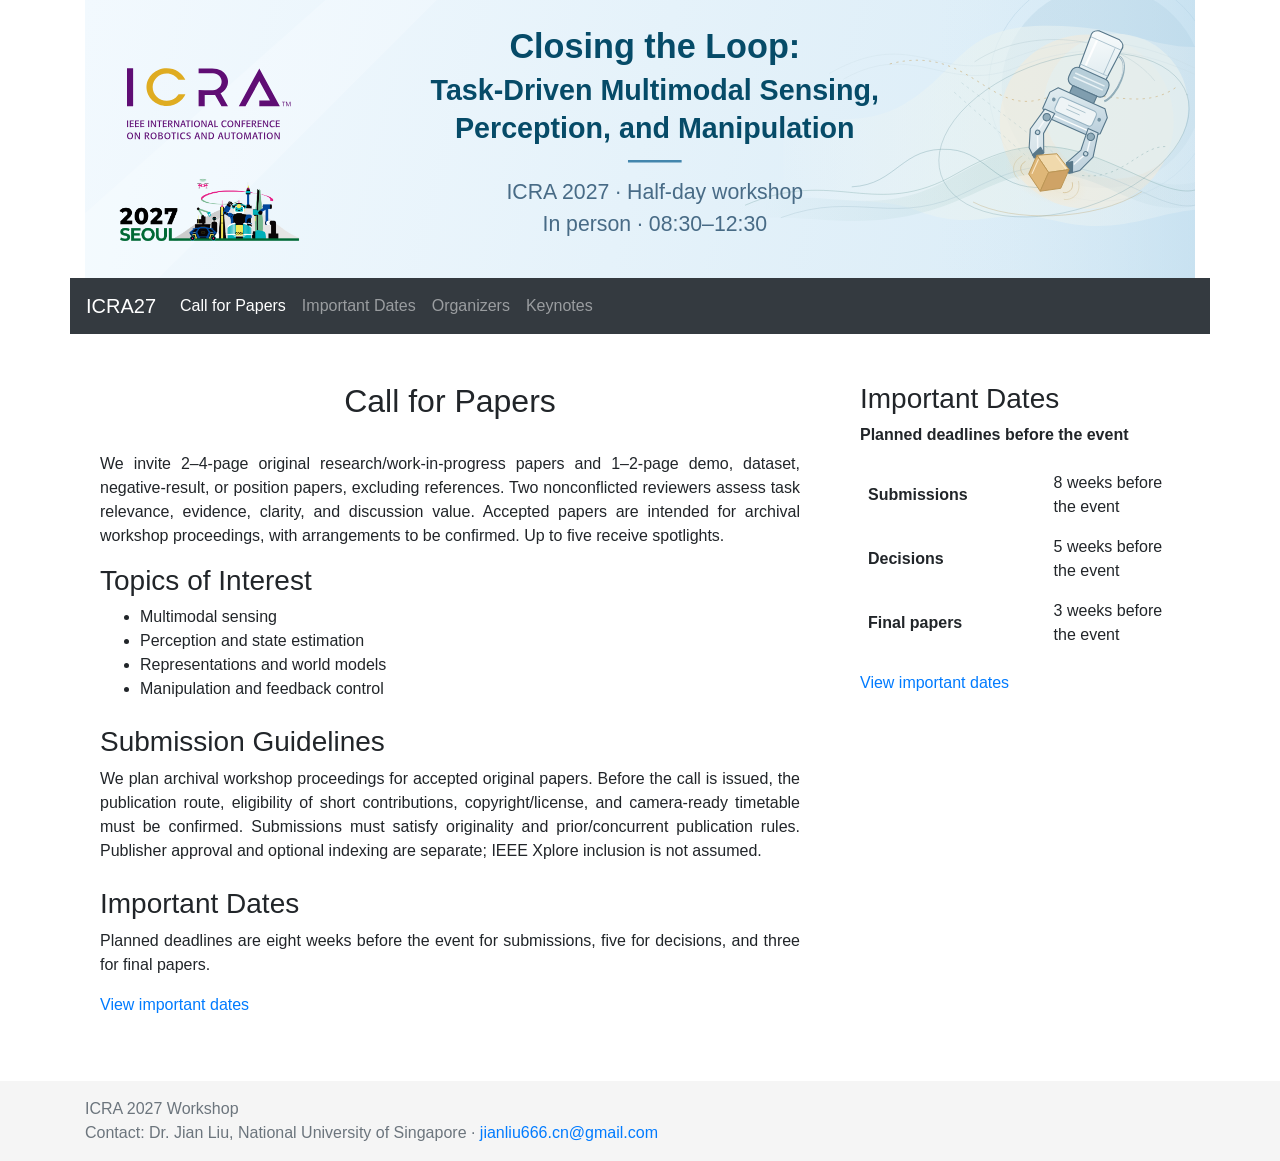
==== commit 60ccba8c: "Prevent cached styles from stretching organizer portraits" ====
--- a/cfp.html
+++ b/cfp.html
@@ -5,7 +5,7 @@
   <meta name="viewport" content="width=device-width, initial-scale=1" />
   <title>Call for Papers | ICRA 2027 Closing the Loop</title>
   <link rel="icon" href="assets/favicon.svg" type="image/svg+xml" />
-  <link rel="stylesheet" href="styles.css" />
+  <link rel="stylesheet" href="assets/styles.b970efde766a.css" />
   <script src="script.js" defer></script>
 </head>
 <body>
--- a/assets/styles.b970efde766a.css
+++ b/assets/styles.b970efde766a.css
@@ -0,0 +1,158 @@
+:root {
+  --text: #212529;
+  --muted: #6c757d;
+  --accent: #007bff;
+  --nav: #343a40;
+}
+
+* { box-sizing: border-box; }
+html { min-height: 100%; }
+body {
+  display: flex;
+  flex-direction: column;
+  min-height: 100vh;
+  margin: 0;
+  background: #fff;
+  color: var(--text);
+  font-family: -apple-system, BlinkMacSystemFont, "Segoe UI", Roboto, "Helvetica Neue", Arial, "Noto Sans", sans-serif;
+  font-size: 16px;
+  font-weight: 400;
+  line-height: 1.5;
+}
+
+a { color: var(--accent); text-decoration: none; }
+a:hover { color: #0056b3; text-decoration: underline; }
+:focus-visible { outline: 3px solid #80bdff; outline-offset: 3px; }
+
+.container {
+  width: 100%;
+  padding-inline: 15px;
+  margin-inline: auto;
+}
+
+.skip-link {
+  position: absolute;
+  z-index: 10;
+  top: 8px;
+  left: 8px;
+  padding: 8px 16px;
+  background: #fff;
+  transform: translateY(-150%);
+}
+.skip-link:focus { transform: translateY(0); }
+
+/* The banner is an editable SVG, with the same 4:1 proportions as the reference. */
+.site-header a, .site-header img { display: block; }
+.site-header img { width: 100%; height: auto; }
+
+.site-nav {
+  display: flex;
+  flex-wrap: wrap;
+  align-items: center;
+  min-height: 56px;
+  padding: 8px 16px;
+  background: var(--nav);
+}
+.site-nav a { text-decoration: none; }
+.nav-brand {
+  display: inline-block;
+  margin-right: 16px;
+  padding-block: 5px;
+  color: #fff;
+  font-size: 20px;
+  line-height: 30px;
+  white-space: nowrap;
+}
+.nav-brand:hover { color: #fff; }
+.nav-links { display: flex; flex: 1; align-items: center; }
+.nav-links a {
+  display: block;
+  padding: 8px;
+  color: rgba(255,255,255,.5);
+  line-height: 24px;
+}
+.nav-links a:hover { color: rgba(255,255,255,.75); }
+.nav-links a[aria-current="page"] { color: #fff; }
+.site-nav :focus-visible { outline-color: #fff; outline-offset: 0; }
+.menu-toggle { display: none; }
+
+.main-content { flex: 1; padding-top: 48px; padding-bottom: 64px; }
+.page-layout { display: grid; grid-template-columns: 2fr 1fr; margin-inline: -15px; }
+.page-layout.single-column { grid-template-columns: 1fr; }
+/* CV4DC uses circular, cover-cropped portraits at approximately 130 pixels. */
+.organizers-contact { text-align: center; }
+.organizer-grid { display: grid; grid-template-columns: repeat(2, minmax(0, 1fr)); gap: 32px 16px; margin-top: 48px; }
+.organizer-card { min-width: 0; text-align: center; }
+.organizer-profile { position: relative; display: block; width: 130px; max-width: 100%; aspect-ratio: 1; margin-inline: auto; overflow: hidden; border-radius: 50%; background: #f3f4f6; }
+.organizer-photo { position: absolute; inset: 0; display: block; width: 100%; height: 100%; border-radius: 50%; object-fit: cover; object-position: 50% 20%; }
+.organizer-photo-zoom { transform: scale(1.25); transform-origin: 40% 35%; }
+.organizer-name { margin: 12px 0 4px; font-size: 16px; font-weight: 700; line-height: 1.3; }
+.organizer-name a { color: inherit; }
+.organizer-name a:hover { color: var(--accent); }
+.organizer-affiliation { margin-bottom: 6px; font-size: 13px; line-height: 1.4; text-align: center; }
+.organizer-email { display: inline-block; max-width: 100%; font-size: 12px; line-height: 1.4; overflow-wrap: anywhere; }
+.content-column, .sidebar { min-width: 0; padding-inline: 30px; }
+
+h1, h2, h3 { margin-top: 0; margin-bottom: 8px; font-weight: 500; line-height: 1.2; }
+.page-title { margin-bottom: 32px; font-size: 32px; text-align: center; }
+h2 { font-size: 28px; }
+h3 { font-size: 24px; }
+p { margin: 0 0 16px; text-align: justify; text-justify: inter-word; }
+ul, ol { margin: 0 0 16px; padding-left: 40px; }
+li { margin-bottom: 0; }
+.section { margin-bottom: 24px; }
+.section:last-child { margin-bottom: 0; }
+.section > :last-child { margin-bottom: 0; }
+.section .section { margin-top: 24px; }
+.quick-links { margin-bottom: 32px; }
+.muted { color: var(--muted); }
+.small { font-size: 14px; }
+
+table { width: 100%; margin-bottom: 16px; border-collapse: collapse; }
+th, td { padding: 8px; border-bottom: 1px solid #dee2e6; text-align: left; vertical-align: top; }
+th { font-weight: 700; }
+.sidebar .section { margin-bottom: 32px; }
+.sidebar h2 { margin-bottom: 8px; }
+.sidebar p { text-align: left; }
+.dates-table th, .dates-table td { padding: 8px; border: 0; vertical-align: middle; }
+.dates-table th { width: 58%; }
+.dates-table td { width: 42%; }
+.single-column .dates-table { max-width: 720px; margin-inline: auto; }
+.sidebar a { overflow-wrap: anywhere; }
+
+.site-footer { min-height: 60px; padding-block: 16px; background: #f5f5f5; color: var(--muted); }
+.site-footer p { margin-bottom: 0; text-align: left; }
+
+@media (min-width: 576px) { .container { max-width: 540px; } }
+@media (min-width: 768px) { .container { max-width: 720px; } .organizer-grid { grid-template-columns: repeat(3, minmax(0, 1fr)); } }
+@media (min-width: 992px) { .container { max-width: 960px; } .organizer-grid { grid-template-columns: repeat(4, minmax(0, 1fr)); } }
+@media (min-width: 1200px) { .container { max-width: 1140px; } }
+
+@media (max-width: 991px) {
+  .site-nav { justify-content: space-between; }
+  .nav-links { flex-basis: 100%; flex-direction: column; align-items: stretch; }
+  .js .nav-links:not(.is-open) { display: none; }
+  .js .menu-toggle {
+    display: flex;
+    flex-direction: column;
+    justify-content: center;
+    gap: 5px;
+    width: 56px;
+    height: 40px;
+    padding: 8px 15px;
+    border: 1px solid rgba(255,255,255,.2);
+    border-radius: 4px;
+    background: transparent;
+    cursor: pointer;
+  }
+  .menu-toggle span { display: block; height: 2px; width: 24px; background: rgba(255,255,255,.6); }
+}
+
+@media (max-width: 575px) {
+  .main-content { padding-top: 32px; padding-bottom: 40px; }
+  .page-layout { grid-template-columns: 1fr; }
+  .content-column, .sidebar { padding-inline: 30px; }
+  .sidebar { margin-top: 40px; }
+}
+
+@media (max-width: 359px) { .organizer-grid { grid-template-columns: 1fr; } }
